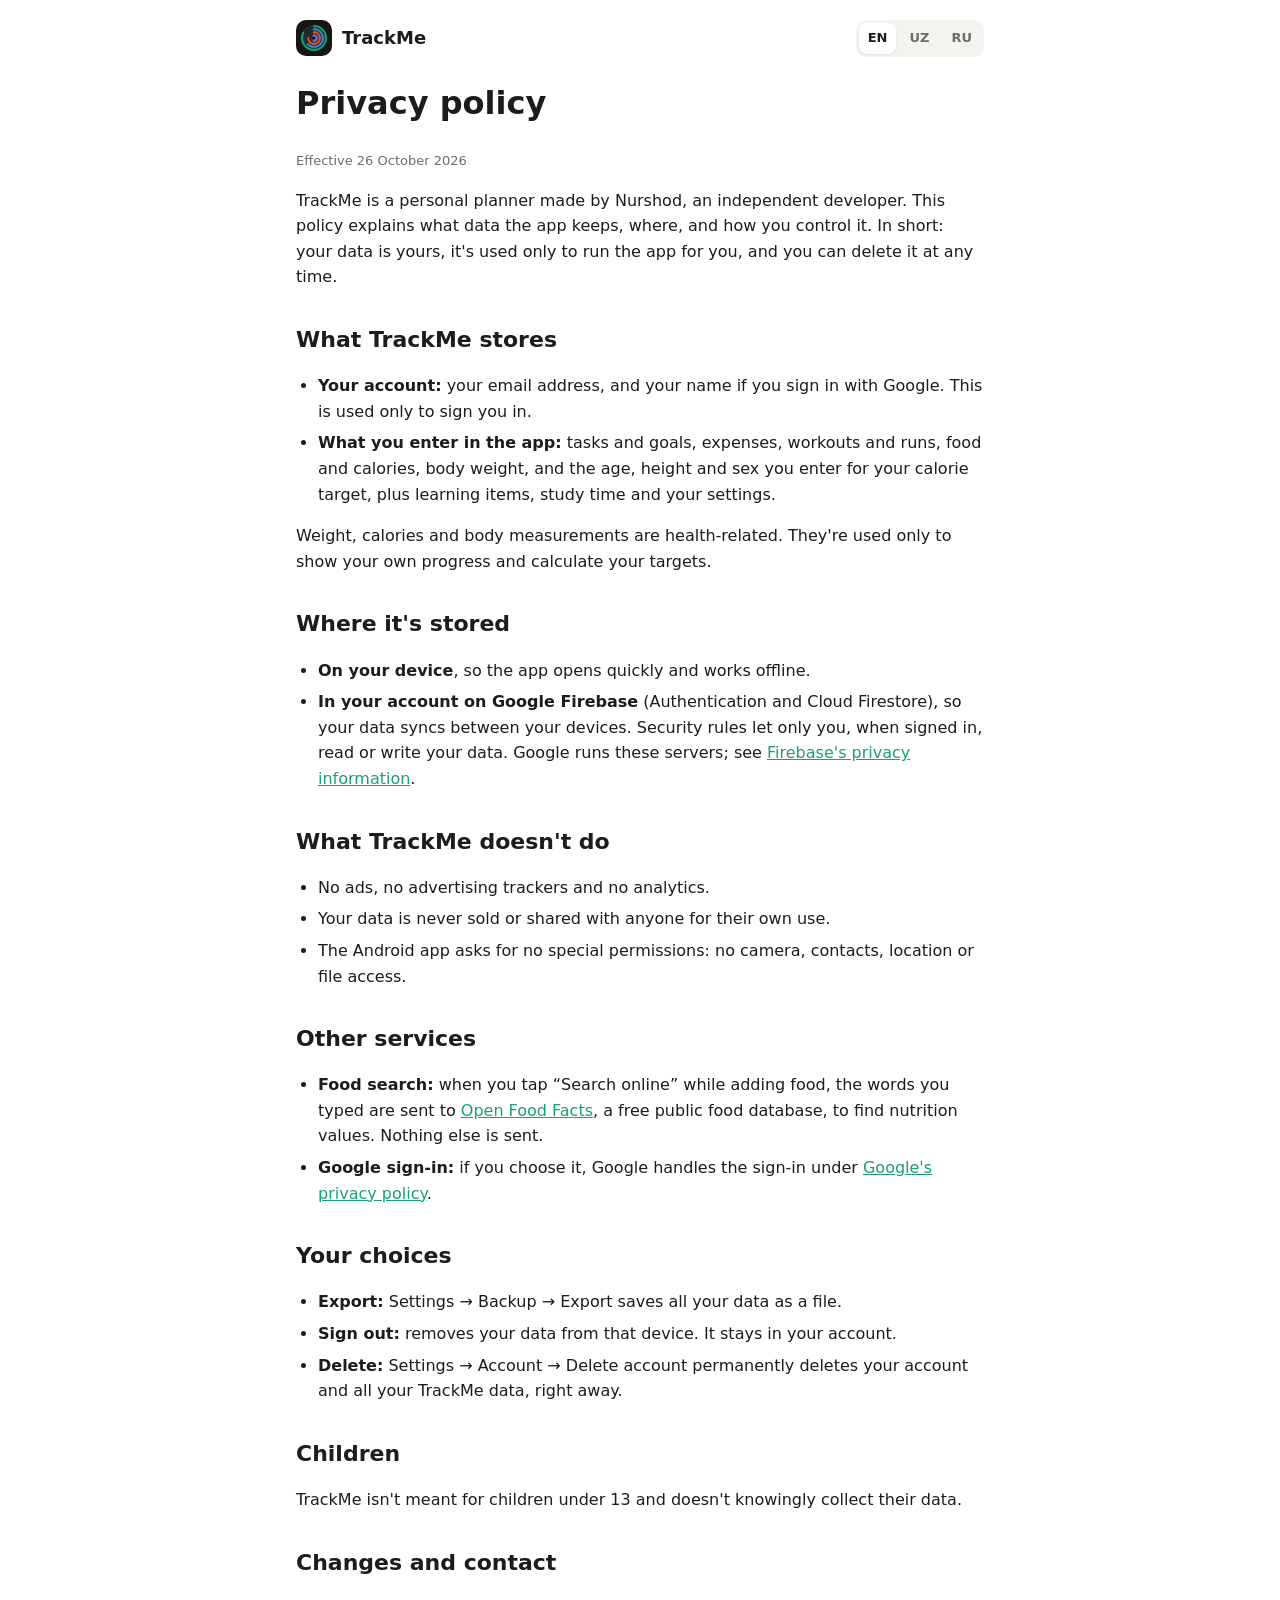
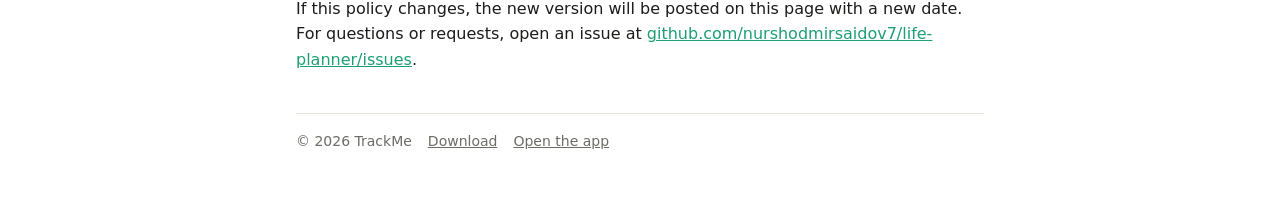
==== privacy.html @ 9b2d6e8e "TrackMe download page, install guide and privacy policy English, Uzbek and Russian. The page offers " ====
<!DOCTYPE html>
<html lang="en">
<head>
<meta charset="utf-8">
<meta name="viewport" content="width=device-width, initial-scale=1">
<title data-en="TrackMe privacy policy" data-uz="TrackMe maxfiylik siyosati" data-ru="Политика конфиденциальности TrackMe">TrackMe privacy policy</title>
<meta name="theme-color" content="#1D9E75">
<link rel="icon" href="icon-192.png">
<link rel="stylesheet" href="site.css">
<script src="lang.js" defer></script>
</head>
<body>
<div class="wrap">
<div class="top"><a class="brand" href="./"><img src="icon-192.png" alt="">TrackMe</a>
  <div class="langs"><button data-set="en">EN</button><button data-set="uz">UZ</button><button data-set="ru">RU</button></div></div>

<div data-l="en">
<h1>Privacy policy</h1>
<p class="small">Effective 26 October 2026</p>
<p>TrackMe is a personal planner made by Nurshod, an independent developer. This policy explains what data the app keeps, where, and how you control it. In short: your data is yours, it's used only to run the app for you, and you can delete it at any time.</p>
<h2>What TrackMe stores</h2>
<ul>
  <li><b>Your account:</b> your email address, and your name if you sign in with Google. This is used only to sign you in.</li>
  <li><b>What you enter in the app:</b> tasks and goals, expenses, workouts and runs, food and calories, body weight, and the age, height and sex you enter for your calorie target, plus learning items, study time and your settings.</li>
</ul>
<p>Weight, calories and body measurements are health-related. They're used only to show your own progress and calculate your targets.</p>
<h2>Where it's stored</h2>
<ul>
  <li><b>On your device</b>, so the app opens quickly and works offline.</li>
  <li><b>In your account on Google Firebase</b> (Authentication and Cloud Firestore), so your data syncs between your devices. Security rules let only you, when signed in, read or write your data. Google runs these servers; see <a href="https://firebase.google.com/support/privacy">Firebase's privacy information</a>.</li>
</ul>
<h2>What TrackMe doesn't do</h2>
<ul>
  <li>No ads, no advertising trackers and no analytics.</li>
  <li>Your data is never sold or shared with anyone for their own use.</li>
  <li>The Android app asks for no special permissions: no camera, contacts, location or file access.</li>
</ul>
<h2>Other services</h2>
<ul>
  <li><b>Food search:</b> when you tap “Search online” while adding food, the words you typed are sent to <a href="https://world.openfoodfacts.org/">Open Food Facts</a>, a free public food database, to find nutrition values. Nothing else is sent.</li>
  <li><b>Google sign-in:</b> if you choose it, Google handles the sign-in under <a href="https://policies.google.com/privacy">Google's privacy policy</a>.</li>
</ul>
<h2>Your choices</h2>
<ul>
  <li><b>Export:</b> Settings → Backup → Export saves all your data as a file.</li>
  <li><b>Sign out:</b> removes your data from that device. It stays in your account.</li>
  <li><b>Delete:</b> Settings → Account → Delete account permanently deletes your account and all your TrackMe data, right away.</li>
</ul>
<h2>Children</h2>
<p>TrackMe isn't meant for children under 13 and doesn't knowingly collect their data.</p>
<h2>Changes and contact</h2>
<p>If this policy changes, the new version will be posted on this page with a new date. For questions or requests, open an issue at <a href="https://github.com/nurshodmirsaidov7/life-planner/issues">github.com/nurshodmirsaidov7/life-planner/issues</a>.</p>
</div>

<div data-l="uz">
<h1>Maxfiylik siyosati</h1>
<p class="small">Kuchga kirgan sana: 2026-yil 26-oktabr</p>
<p>TrackMe — mustaqil dasturchi Nurshod tomonidan yaratilgan shaxsiy rejalashtiruvchi. Bu siyosat ilova qanday maʼlumotlarni, qayerda saqlashini va ularni qanday boshqarishingizni tushuntiradi. Qisqasi: maʼlumotlaringiz sizniki, ular faqat ilova siz uchun ishlashi uchun ishlatiladi va ularni istalgan vaqtda oʻchirishingiz mumkin.</p>
<h2>TrackMe nimalarni saqlaydi</h2>
<ul>
  <li><b>Hisobingiz:</b> email manzilingiz va Google orqali kirsangiz, ismingiz. Bu faqat tizimga kirish uchun ishlatiladi.</li>
  <li><b>Ilovaga kiritganlaringiz:</b> vazifalar va maqsadlar, xarajatlar, mashgʻulotlar va yugurishlar, ovqat va kaloriyalar, tana vazni, kaloriya maqsadi uchun kiritgan yosh, boʻy va jinsingiz, oʻqish elementlari, oʻqish vaqti va sozlamalaringiz.</li>
</ul>
<p>Vazn, kaloriya va tana oʻlchamlari sogʻliq bilan bogʻliq maʼlumotlardir. Ular faqat oʻz natijangizni koʻrsatish va maqsadlaringizni hisoblash uchun ishlatiladi.</p>
<h2>Qayerda saqlanadi</h2>
<ul>
  <li><b>Qurilmangizda</b>: ilova tez ochilishi va internetsiz ishlashi uchun.</li>
  <li><b>Google Firebase dagi hisobingizda</b> (Authentication va Cloud Firestore): maʼlumotlar qurilmalaringiz oʻrtasida sinxronlanishi uchun. Xavfsizlik qoidalari maʼlumotlaringizni faqat siz, tizimga kirganingizda, oʻqishingiz yoki yozishingizga ruxsat beradi. Serverlarni Google boshqaradi: <a href="https://firebase.google.com/support/privacy">Firebase maxfiylik maʼlumotlari</a>.</li>
</ul>
<h2>TrackMe nima qilmaydi</h2>
<ul>
  <li>Reklama, reklama kuzatuvchilari va analitika yoʻq.</li>
  <li>Maʼlumotlaringiz hech qachon sotilmaydi va hech kimga uning oʻz maqsadlari uchun berilmaydi.</li>
  <li>Android ilovasi hech qanday maxsus ruxsat soʻramaydi: kamera, kontaktlar, joylashuv yoki fayllarga kirish yoʻq.</li>
</ul>
<h2>Boshqa xizmatlar</h2>
<ul>
  <li><b>Ovqat qidirish:</b> ovqat qoʻshayotganda “Internetdan qidirish” ni bossangiz, yozgan soʻzlaringiz ozuqaviy qiymatni topish uchun bepul ochiq maʼlumotlar bazasi <a href="https://world.openfoodfacts.org/">Open Food Facts</a> ga yuboriladi. Boshqa hech narsa yuborilmaydi.</li>
  <li><b>Google orqali kirish:</b> agar uni tanlasangiz, kirish jarayonini <a href="https://policies.google.com/privacy">Google maxfiylik siyosati</a> asosida Google amalga oshiradi.</li>
</ul>
<h2>Sizning tanlovingiz</h2>
<ul>
  <li><b>Eksport:</b> Sozlamalar → Zaxira nusxa → Eksport barcha maʼlumotlaringizni faylga saqlaydi.</li>
  <li><b>Chiqish:</b> maʼlumotlaringizni shu qurilmadan olib tashlaydi. Ular hisobingizda qoladi.</li>
  <li><b>Oʻchirish:</b> Sozlamalar → Hisob → Hisobni oʻchirish hisobingizni va barcha TrackMe maʼlumotlaringizni darhol va butunlay oʻchiradi.</li>
</ul>
<h2>Bolalar</h2>
<p>TrackMe 13 yoshgacha boʻlgan bolalar uchun moʻljallanmagan va ularning maʼlumotlarini ataylab yigʻmaydi.</p>
<h2>Oʻzgarishlar va aloqa</h2>
<p>Bu siyosat oʻzgarsa, yangi versiya yangi sana bilan shu sahifada eʼlon qilinadi. Savol yoki soʻrovlar uchun <a href="https://github.com/nurshodmirsaidov7/life-planner/issues">github.com/nurshodmirsaidov7/life-planner/issues</a> da murojaat oching.</p>
</div>

<div data-l="ru">
<h1>Политика конфиденциальности</h1>
<p class="small">Действует с 26 октября 2026 года</p>
<p>TrackMe — личный планировщик, созданный независимым разработчиком Нуршодом. Здесь объясняется, какие данные хранит приложение, где и как вы ими управляете. Коротко: ваши данные принадлежат вам, используются только для работы приложения и могут быть удалены в любой момент.</p>
<h2>Что хранит TrackMe</h2>
<ul>
  <li><b>Аккаунт:</b> ваш email и имя, если вы входите через Google. Используется только для входа.</li>
  <li><b>То, что вы вводите:</b> задачи и цели, расходы, тренировки и пробежки, еда и калории, вес, а также возраст, рост и пол для расчёта калорий, элементы обучения, время учёбы и настройки.</li>
</ul>
<p>Вес, калории и параметры тела относятся к данным о здоровье. Они используются только чтобы показывать ваш прогресс и рассчитывать цели.</p>
<h2>Где хранятся данные</h2>
<ul>
  <li><b>На вашем устройстве</b> — чтобы приложение быстро открывалось и работало без интернета.</li>
  <li><b>В вашем аккаунте в Google Firebase</b> (Authentication и Cloud Firestore) — для синхронизации между устройствами. Правила безопасности разрешают читать и изменять данные только вам после входа. Серверами управляет Google: <a href="https://firebase.google.com/support/privacy">информация о конфиденциальности Firebase</a>.</li>
</ul>
<h2>Чего TrackMe не делает</h2>
<ul>
  <li>Нет рекламы, рекламных трекеров и аналитики.</li>
  <li>Данные никогда не продаются и не передаются другим для их собственных целей.</li>
  <li>Приложение для Android не просит особых разрешений: ни камеры, ни контактов, ни геолокации, ни доступа к файлам.</li>
</ul>
<h2>Другие сервисы</h2>
<ul>
  <li><b>Поиск еды:</b> если при добавлении еды нажать «Искать в интернете», введённые слова отправляются в бесплатную открытую базу <a href="https://world.openfoodfacts.org/">Open Food Facts</a>, чтобы найти пищевую ценность. Больше ничего не отправляется.</li>
  <li><b>Вход через Google:</b> если вы его выберете, вход обрабатывает Google согласно <a href="https://policies.google.com/privacy">политике конфиденциальности Google</a>.</li>
</ul>
<h2>Ваш выбор</h2>
<ul>
  <li><b>Экспорт:</b> Настройки → Резервная копия → Экспорт сохраняет все данные в файл.</li>
  <li><b>Выход:</b> удаляет данные с этого устройства. В аккаунте они остаются.</li>
  <li><b>Удаление:</b> Настройки → Аккаунт → Удалить аккаунт сразу и навсегда удаляет аккаунт и все данные TrackMe.</li>
</ul>
<h2>Дети</h2>
<p>TrackMe не предназначен для детей младше 13 лет и сознательно не собирает их данные.</p>
<h2>Изменения и связь</h2>
<p>Если политика изменится, новая версия с новой датой появится на этой странице. Вопросы и запросы оставляйте на <a href="https://github.com/nurshodmirsaidov7/life-planner/issues">github.com/nurshodmirsaidov7/life-planner/issues</a>.</p>
</div>

<footer><span>© 2026 TrackMe</span><a href="./"><span data-l="en">Download</span><span data-l="uz">Yuklab olish</span><span data-l="ru">Скачать</span></a><a href="life-planner/"><span data-l="en">Open the app</span><span data-l="uz">Ilovani ochish</span><span data-l="ru">Открыть приложение</span></a></footer>
</div>
</body>
</html>
---- site.css ----
:root{--bg:#fff;--tile:#f4f3ef;--ink:#1c1c1a;--mute:#6d6c66;--line:#e6e4dc;--acc:#1D9E75;--warn:#b86e00;color-scheme:light}
@media (prefers-color-scheme:dark){:root{--bg:#151514;--tile:#232321;--ink:#ecebe6;--mute:#9b9a93;--line:#2f2f2c;--warn:#e0a040;color-scheme:dark}}
*{box-sizing:border-box}
body{margin:0;background:var(--bg);color:var(--ink);font:16px/1.6 system-ui,-apple-system,"Segoe UI",Roboto,sans-serif;-webkit-font-smoothing:antialiased}
.wrap{max-width:720px;margin:0 auto;padding:20px 16px 48px}
a{color:var(--acc)}
.top{display:flex;justify-content:space-between;align-items:center;gap:12px;margin-bottom:8px}
.brand{display:flex;align-items:center;gap:10px;font-weight:700;font-size:18px;color:inherit;text-decoration:none}
.brand img{width:36px;height:36px;border-radius:10px}
.langs{display:flex;gap:4px;background:var(--tile);border-radius:10px;padding:3px}
.langs button{border:0;background:none;font:inherit;font-size:13px;font-weight:600;color:var(--mute);padding:5px 9px;border-radius:8px;cursor:pointer}
.langs button.on{background:var(--bg);color:var(--ink);box-shadow:0 1px 2px rgba(0,0,0,.08)}
.hero{text-align:center;padding:28px 0 12px}
.hero img{width:96px;height:96px;border-radius:24px}
.hero h1{font-size:34px;margin:12px 0 6px;letter-spacing:-.02em;line-height:1.15}
.hero p{color:var(--mute);margin:0 auto 20px;max-width:30em}
.btn{display:inline-flex;align-items:center;justify-content:center;gap:8px;border-radius:14px;padding:14px 22px;font-weight:700;text-decoration:none;font-size:16px}
.btn.p{background:var(--acc);color:#fff}
.btn.s{background:var(--tile);color:var(--ink)}
.btns{display:flex;flex-direction:column;gap:10px;max-width:340px;margin:0 auto}
.small{font-size:13px;color:var(--mute)}
.feat{display:grid;grid-template-columns:repeat(auto-fit,minmax(150px,1fr));gap:10px;margin:28px 0}
.feat div{background:var(--tile);border-radius:16px;padding:14px}
.feat b{display:block;margin-bottom:2px}
.feat span{font-size:14px;color:var(--mute)}
.dot{display:inline-block;width:10px;height:10px;border-radius:50%;margin-right:6px}
h2{font-size:22px;margin:32px 0 10px}
h3{font-size:17px;margin:20px 0 6px}
ol,ul{padding-left:22px}
li{margin:6px 0}
.card{background:var(--tile);border-radius:16px;padding:14px 16px;margin:12px 0}
.card.warn{border-left:0;box-shadow:inset 4px 0 0 var(--warn);border-radius:12px}
code{font-family:ui-monospace,monospace;font-size:13px;word-break:break-all}
footer{border-top:1px solid var(--line);margin-top:40px;padding-top:16px;font-size:14px;color:var(--mute);display:flex;gap:16px;flex-wrap:wrap}
footer a{color:inherit}
[data-l]{display:none}
html[lang=en] [data-l=en],html[lang=uz] [data-l=uz],html[lang=ru] [data-l=ru]{display:revert}
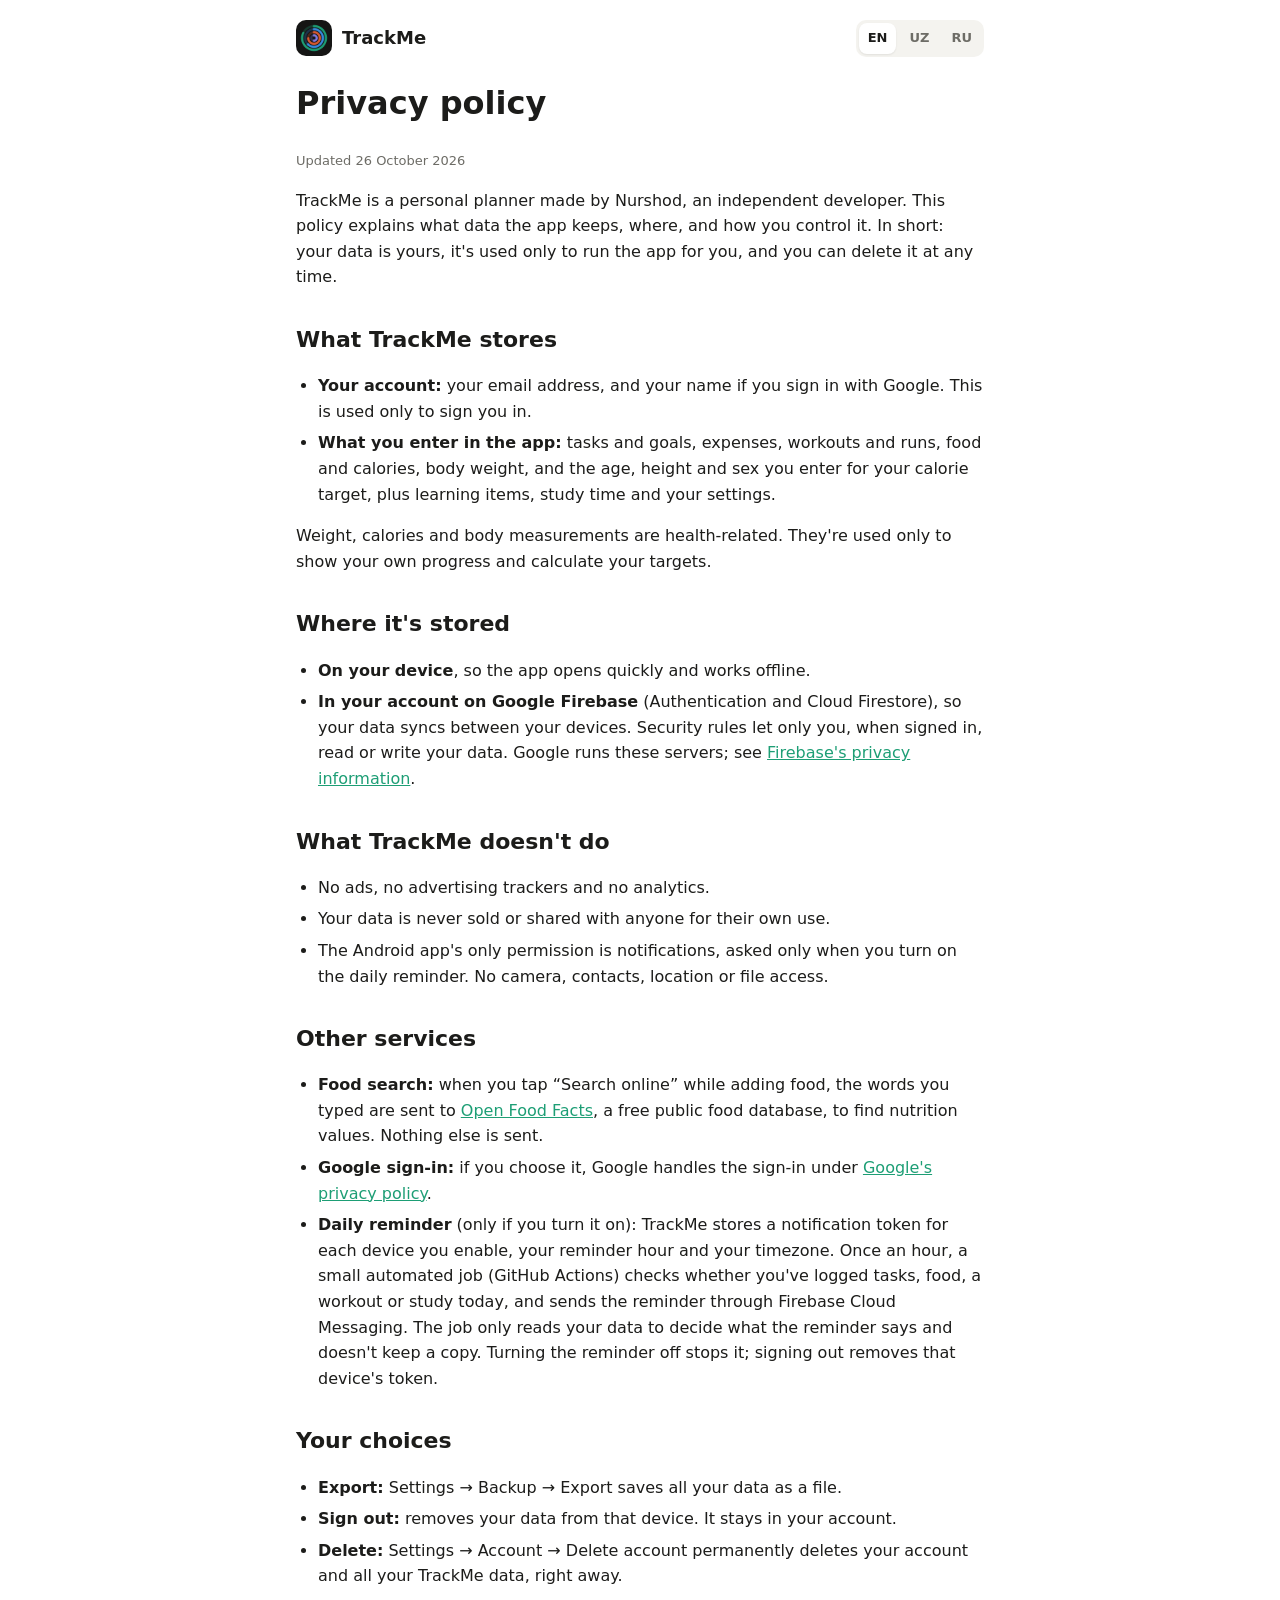
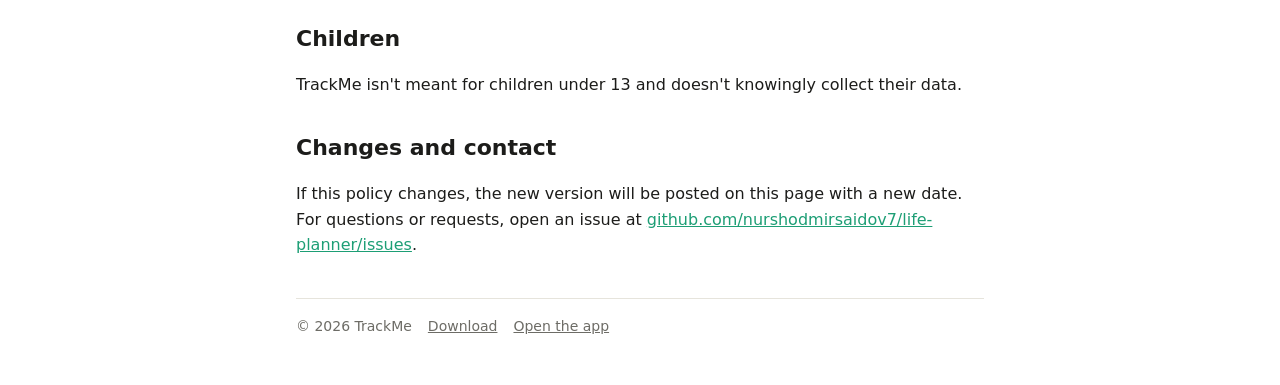
==== commit 1e50c1e3: "TrackMe 1.0.2 (notifications), privacy policy covers daily reminders Co-Authored-By: Claude Opus 5.5" ====
--- a/privacy.html
+++ b/privacy.html
@@ -16,7 +16,7 @@
 
 <div data-l="en">
 <h1>Privacy policy</h1>
-<p class="small">Effective 26 October 2026</p>
+<p class="small">Updated 26 October 2026</p>
 <p>TrackMe is a personal planner made by Nurshod, an independent developer. This policy explains what data the app keeps, where, and how you control it. In short: your data is yours, it's used only to run the app for you, and you can delete it at any time.</p>
 <h2>What TrackMe stores</h2>
 <ul>
@@ -33,12 +33,13 @@
 <ul>
   <li>No ads, no advertising trackers and no analytics.</li>
   <li>Your data is never sold or shared with anyone for their own use.</li>
-  <li>The Android app asks for no special permissions: no camera, contacts, location or file access.</li>
+  <li>The Android app's only permission is notifications, asked only when you turn on the daily reminder. No camera, contacts, location or file access.</li>
 </ul>
 <h2>Other services</h2>
 <ul>
   <li><b>Food search:</b> when you tap “Search online” while adding food, the words you typed are sent to <a href="https://world.openfoodfacts.org/">Open Food Facts</a>, a free public food database, to find nutrition values. Nothing else is sent.</li>
   <li><b>Google sign-in:</b> if you choose it, Google handles the sign-in under <a href="https://policies.google.com/privacy">Google's privacy policy</a>.</li>
+  <li><b>Daily reminder</b> (only if you turn it on): TrackMe stores a notification token for each device you enable, your reminder hour and your timezone. Once an hour, a small automated job (GitHub Actions) checks whether you've logged tasks, food, a workout or study today, and sends the reminder through Firebase Cloud Messaging. The job only reads your data to decide what the reminder says and doesn't keep a copy. Turning the reminder off stops it; signing out removes that device's token.</li>
 </ul>
 <h2>Your choices</h2>
 <ul>
@@ -71,12 +72,13 @@
 <ul>
   <li>Reklama, reklama kuzatuvchilari va analitika yoʻq.</li>
   <li>Maʼlumotlaringiz hech qachon sotilmaydi va hech kimga uning oʻz maqsadlari uchun berilmaydi.</li>
-  <li>Android ilovasi hech qanday maxsus ruxsat soʻramaydi: kamera, kontaktlar, joylashuv yoki fayllarga kirish yoʻq.</li>
+  <li>Android ilovasi faqat bildirishnomalarga ruxsat soʻraydi, u ham kunlik eslatmani yoqqaningizda. Kamera, kontaktlar, joylashuv yoki fayllarga kirish yoʻq.</li>
 </ul>
 <h2>Boshqa xizmatlar</h2>
 <ul>
   <li><b>Ovqat qidirish:</b> ovqat qoʻshayotganda “Internetdan qidirish” ni bossangiz, yozgan soʻzlaringiz ozuqaviy qiymatni topish uchun bepul ochiq maʼlumotlar bazasi <a href="https://world.openfoodfacts.org/">Open Food Facts</a> ga yuboriladi. Boshqa hech narsa yuborilmaydi.</li>
   <li><b>Google orqali kirish:</b> agar uni tanlasangiz, kirish jarayonini <a href="https://policies.google.com/privacy">Google maxfiylik siyosati</a> asosida Google amalga oshiradi.</li>
+  <li><b>Kunlik eslatma</b> (faqat yoqsangiz): TrackMe har bir yoqilgan qurilma uchun bildirishnoma tokenini, eslatma soatini va vaqt mintaqangizni saqlaydi. Har soatda kichik avtomatik dastur (GitHub Actions) bugun vazifa, ovqat, mashgʻulot yoki oʻqish yozganingizni tekshiradi va eslatmani Firebase Cloud Messaging orqali yuboradi. Dastur maʼlumotlaringizni faqat eslatma matnini aniqlash uchun oʻqiydi va nusxasini saqlamaydi. Eslatmani oʻchirsangiz, u toʻxtaydi; tizimdan chiqsangiz, oʻsha qurilma tokeni oʻchiriladi.</li>
 </ul>
 <h2>Sizning tanlovingiz</h2>
 <ul>
@@ -109,12 +111,13 @@
 <ul>
   <li>Нет рекламы, рекламных трекеров и аналитики.</li>
   <li>Данные никогда не продаются и не передаются другим для их собственных целей.</li>
-  <li>Приложение для Android не просит особых разрешений: ни камеры, ни контактов, ни геолокации, ни доступа к файлам.</li>
+  <li>Единственное разрешение приложения для Android — уведомления, и запрашивается оно только при включении ежедневного напоминания. Ни камеры, ни контактов, ни геолокации, ни доступа к файлам.</li>
 </ul>
 <h2>Другие сервисы</h2>
 <ul>
   <li><b>Поиск еды:</b> если при добавлении еды нажать «Искать в интернете», введённые слова отправляются в бесплатную открытую базу <a href="https://world.openfoodfacts.org/">Open Food Facts</a>, чтобы найти пищевую ценность. Больше ничего не отправляется.</li>
   <li><b>Вход через Google:</b> если вы его выберете, вход обрабатывает Google согласно <a href="https://policies.google.com/privacy">политике конфиденциальности Google</a>.</li>
+  <li><b>Ежедневное напоминание</b> (только если вы его включите): TrackMe хранит токен уведомлений для каждого включённого устройства, час напоминания и ваш часовой пояс. Раз в час небольшая автоматическая программа (GitHub Actions) проверяет, записали ли вы сегодня задачи, еду, тренировку или учёбу, и отправляет напоминание через Firebase Cloud Messaging. Программа читает данные только чтобы составить текст напоминания и не сохраняет копию. Выключение напоминания останавливает его; при выходе из аккаунта токен этого устройства удаляется.</li>
 </ul>
 <h2>Ваш выбор</h2>
 <ul>
